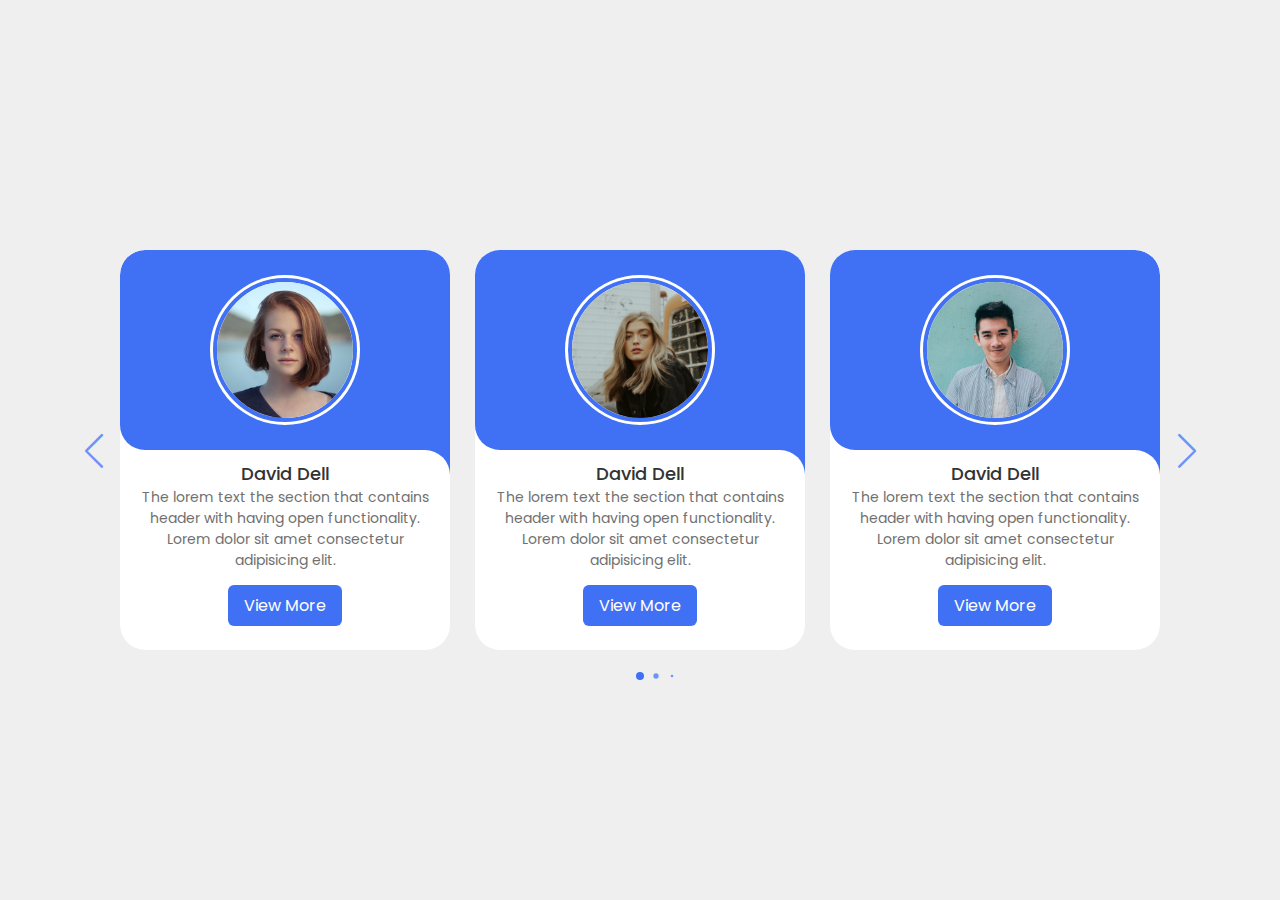
==== Slider/index.html @ 603f1936 "work in progress" ====
<!DOCTYPE html>
    <!-- Coding by CodingLab | www.codinglabweb.com -->
    <html lang="en">
    <head>
        <meta charset="UTF-8">
        <meta http-equiv="X-UA-Compatible" content="IE=edge">
        <meta name="viewport" content="width=device-width, initial-scale=1.0">
        <title>Responsive Card Slider</title>

        <!-- Swiper CSS -->
        <link rel="stylesheet" href="css/swiper-bundle.min.css">

        <!-- CSS -->
        <link rel="stylesheet" href="css/style.css">
                                        
    </head>
    <body>
        <div class="slide-container swiper">
            <div class="slide-content">
                <div class="card-wrapper swiper-wrapper">
                    <div class="card swiper-slide">
                        <div class="image-content">
                            <span class="overlay"></span>

                            <div class="card-image">
                                <img src="images/profile1.jpg" alt="" class="card-img">
                            </div>
                        </div>

                        <div class="card-content">
                            <h2 class="name">David Dell</h2>
                            <p class="description">The lorem text the section that contains header with having open functionality. Lorem dolor sit amet consectetur adipisicing elit.</p>

                            <button class="button">View More</button>
                        </div>
                    </div>
                    <div class="card swiper-slide">
                        <div class="image-content">
                            <span class="overlay"></span>

                            <div class="card-image">
                                <img src="images/profile2.jpg" alt="" class="card-img">
                            </div>
                        </div>

                        <div class="card-content">
                            <h2 class="name">David Dell</h2>
                            <p class="description">The lorem text the section that contains header with having open functionality. Lorem dolor sit amet consectetur adipisicing elit.</p>

                            <button class="button">View More</button>
                        </div>
                    </div>
                    <div class="card swiper-slide">
                        <div class="image-content">
                            <span class="overlay"></span>

                            <div class="card-image">
                                <img src="images/profile3.jpg" alt="" class="card-img">
                            </div>
                        </div>

                        <div class="card-content">
                            <h2 class="name">David Dell</h2>
                            <p class="description">The lorem text the section that contains header with having open functionality. Lorem dolor sit amet consectetur adipisicing elit.</p>

                            <button class="button">View More</button>
                        </div>
                    </div>
                    <div class="card swiper-slide">
                        <div class="image-content">
                            <span class="overlay"></span>

                            <div class="card-image">
                                <img src="images/profile4.jpg" alt="" class="card-img">
                            </div>
                        </div>

                        <div class="card-content">
                            <h2 class="name">David Dell</h2>
                            <p class="description">The lorem text the section that contains header with having open functionality. Lorem dolor sit amet consectetur adipisicing elit.</p>

                            <button class="button">View More</button>
                        </div>
                    </div>
                    <div class="card swiper-slide">
                        <div class="image-content">
                            <span class="overlay"></span>

                            <div class="card-image">
                                <img src="images/profile5.jpg" alt="" class="card-img">
                            </div>
                        </div>

                        <div class="card-content">
                            <h2 class="name">David Dell</h2>
                            <p class="description">The lorem text the section that contains header with having open functionality. Lorem dolor sit amet consectetur adipisicing elit.</p>

                            <button class="button">View More</button>
                        </div>
                    </div>
                    <div class="card swiper-slide">
                        <div class="image-content">
                            <span class="overlay"></span>

                            <div class="card-image">
                                <img src="images/profile6.jpg" alt="" class="card-img">
                            </div>
                        </div>

                        <div class="card-content">
                            <h2 class="name">David Dell</h2>
                            <p class="description">The lorem text the section that contains header with having open functionality. Lorem dolor sit amet consectetur adipisicing elit.</p>

                            <button class="button">View More</button>
                        </div>
                    </div>
                    <div class="card swiper-slide">
                        <div class="image-content">
                            <span class="overlay"></span>

                            <div class="card-image">
                                <img src="images/profile7.jpg" alt="" class="card-img">
                            </div>
                        </div>

                        <div class="card-content">
                            <h2 class="name">David Dell</h2>
                            <p class="description">The lorem text the section that contains header with having open functionality. Lorem dolor sit amet consectetur adipisicing elit.</p>

                            <button class="button">View More</button>
                        </div>
                    </div>
                    <div class="card swiper-slide">
                        <div class="image-content">
                            <span class="overlay"></span>

                            <div class="card-image">
                                <img src="images/profile8.jpg" alt="" class="card-img">
                            </div>
                        </div>

                        <div class="card-content">
                            <h2 class="name">David Dell</h2>
                            <p class="description">The lorem text the section that contains header with having open functionality. Lorem dolor sit amet consectetur adipisicing elit.</p>

                            <button class="button">View More</button>
                        </div>
                    </div>
                    <div class="card swiper-slide">
                        <div class="image-content">
                            <span class="overlay"></span>

                            <div class="card-image">
                                <img src="images/profile9.jpg" alt="" class="card-img">
                            </div>
                        </div>

                        <div class="card-content">
                            <h2 class="name">David Dell</h2>
                            <p class="description">The lorem text the section that contains header with having open functionality. Lorem dolor sit amet consectetur adipisicing elit.</p>

                            <button class="button">View More</button>
                        </div>
                    </div>
                </div>
            </div>

            <div class="swiper-button-next swiper-navBtn"></div>
            <div class="swiper-button-prev swiper-navBtn"></div>
            <div class="swiper-pagination"></div>
        </div>
        
    </body>

    <!-- Swiper JS -->
    <script src="js/swiper-bundle.min.js"></script>

    <!-- JavaScript -->
    <script src="js/script.js"></script>
</html>
---- Slider/css/style.css ----
/* Google Fonts - Poppins */
@import url('https://fonts.googleapis.com/css2?family=Poppins:wght@300;400;500;600&display=swap');

*{
  margin: 0;
  padding: 0;
  box-sizing: border-box;
  font-family: 'Poppins', sans-serif;
}
body{
  min-height: 100vh;
  display: flex;
  align-items: center;
  justify-content: center;
  background-color: #EFEFEF;
}
.slide-container{
  max-width: 1120px;
  width: 100%;
  padding: 40px 0;
}
.slide-content{
  margin: 0 40px;
  overflow: hidden;
  border-radius: 25px;
}
.card{
  border-radius: 25px;
  background-color: #FFF;
}
.image-content,
.card-content{
  display: flex;
  flex-direction: column;
  align-items: center;
  padding: 10px 14px;
}
.image-content{
  position: relative;
  row-gap: 5px;
  padding: 25px 0;
}
.overlay{
  position: absolute;
  left: 0;
  top: 0;
  height: 100%;
  width: 100%;
  background-color: #4070F4;
  border-radius: 25px 25px 0 25px;
}
.overlay::before,
.overlay::after{
  content: '';
  position: absolute;
  right: 0;
  bottom: -40px;
  height: 40px;
  width: 40px;
  background-color: #4070F4;
}
.overlay::after{
  border-radius: 0 25px 0 0;
  background-color: #FFF;
}
.card-image{
  position: relative;
  height: 150px;
  width: 150px;
  border-radius: 50%;
  background: #FFF;
  padding: 3px;
}
.card-image .card-img{
  height: 100%;
  width: 100%;
  object-fit: cover;
  border-radius: 50%;
  border: 4px solid #4070F4;
}
.name{
  font-size: 18px;
  font-weight: 500;
  color: #333;
}
.description{
  font-size: 14px;
  color: #707070;
  text-align: center;
}
.button{
  border: none;
  font-size: 16px;
  color: #FFF;
  padding: 8px 16px;
  background-color: #4070F4;
  border-radius: 6px;
  margin: 14px;
  cursor: pointer;
  transition: all 0.3s ease;
}
.button:hover{
  background: #265DF2;
}

.swiper-navBtn{
  color: #6E93f7;
  transition: color 0.3s ease;
}
.swiper-navBtn:hover{
  color: #4070F4;
}
.swiper-navBtn::before,
.swiper-navBtn::after{
  font-size: 35px;
}
.swiper-button-next{
  right: 0;
}
.swiper-button-prev{
  left: 0;
}
.swiper-pagination-bullet{
  background-color: #6E93f7;
  opacity: 1;
}
.swiper-pagination-bullet-active{
  background-color: #4070F4;
}

@media screen and (max-width: 768px) {
  .slide-content{
    margin: 0 10px;
  }
  .swiper-navBtn{
    display: none;
  }
}
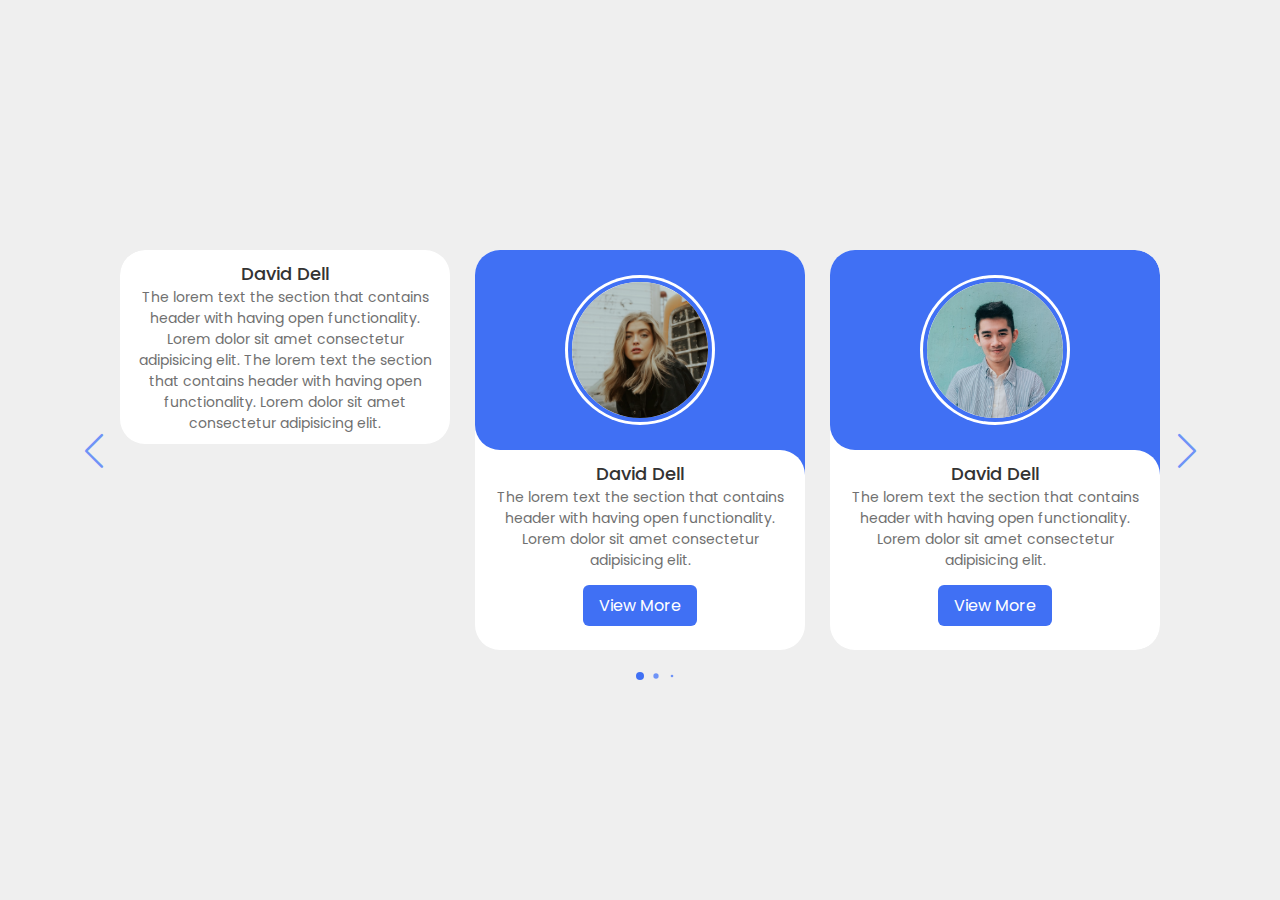
==== commit d66b090f: "work in progress" ====
--- a/Slider/index.html
+++ b/Slider/index.html
@@ -19,19 +19,14 @@
             <div class="slide-content">
                 <div class="card-wrapper swiper-wrapper">
                     <div class="card swiper-slide">
-                        <div class="image-content">
-                            <span class="overlay"></span>
 
-                            <div class="card-image">
-                                <img src="images/profile1.jpg" alt="" class="card-img">
-                            </div>
-                        </div>
 
                         <div class="card-content">
                             <h2 class="name">David Dell</h2>
-                            <p class="description">The lorem text the section that contains header with having open functionality. Lorem dolor sit amet consectetur adipisicing elit.</p>
+                            <p class="description">The lorem text the section that contains header with having open functionality. Lorem dolor sit amet consectetur adipisicing elit.
+                            The lorem text the section that contains header with having open functionality. Lorem dolor sit amet consectetur adipisicing elit.</p>
 
-                            <button class="button">View More</button>
+                            
                         </div>
                     </div>
                     <div class="card swiper-slide">
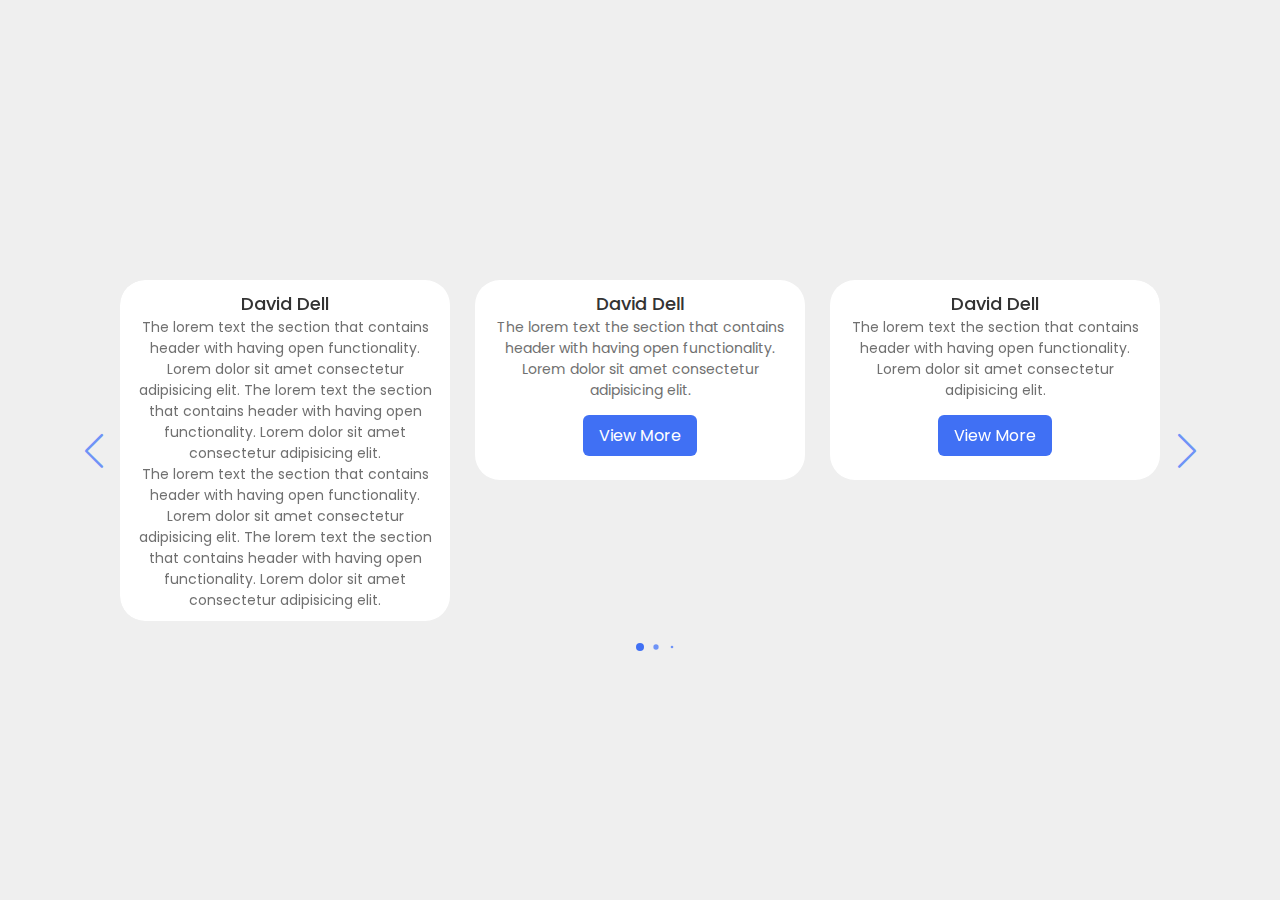
==== commit d720c26a: "work in progress" ====
--- a/Slider/index.html
+++ b/Slider/index.html
@@ -19,25 +19,15 @@
             <div class="slide-content">
                 <div class="card-wrapper swiper-wrapper">
                     <div class="card swiper-slide">
-
-
                         <div class="card-content">
                             <h2 class="name">David Dell</h2>
                             <p class="description">The lorem text the section that contains header with having open functionality. Lorem dolor sit amet consectetur adipisicing elit.
                             The lorem text the section that contains header with having open functionality. Lorem dolor sit amet consectetur adipisicing elit.</p>
-
-                            
+                            <p class="description">The lorem text the section that contains header with having open functionality. Lorem dolor sit amet consectetur adipisicing elit.
+                            The lorem text the section that contains header with having open functionality. Lorem dolor sit amet consectetur adipisicing elit.</p>
                         </div>
                     </div>
                     <div class="card swiper-slide">
-                        <div class="image-content">
-                            <span class="overlay"></span>
-
-                            <div class="card-image">
-                                <img src="images/profile2.jpg" alt="" class="card-img">
-                            </div>
-                        </div>
-
                         <div class="card-content">
                             <h2 class="name">David Dell</h2>
                             <p class="description">The lorem text the section that contains header with having open functionality. Lorem dolor sit amet consectetur adipisicing elit.</p>
@@ -46,14 +36,6 @@
                         </div>
                     </div>
                     <div class="card swiper-slide">
-                        <div class="image-content">
-                            <span class="overlay"></span>
-
-                            <div class="card-image">
-                                <img src="images/profile3.jpg" alt="" class="card-img">
-                            </div>
-                        </div>
-
                         <div class="card-content">
                             <h2 class="name">David Dell</h2>
                             <p class="description">The lorem text the section that contains header with having open functionality. Lorem dolor sit amet consectetur adipisicing elit.</p>
@@ -62,14 +44,6 @@
                         </div>
                     </div>
                     <div class="card swiper-slide">
-                        <div class="image-content">
-                            <span class="overlay"></span>
-
-                            <div class="card-image">
-                                <img src="images/profile4.jpg" alt="" class="card-img">
-                            </div>
-                        </div>
-
                         <div class="card-content">
                             <h2 class="name">David Dell</h2>
                             <p class="description">The lorem text the section that contains header with having open functionality. Lorem dolor sit amet consectetur adipisicing elit.</p>
@@ -78,78 +52,6 @@
                         </div>
                     </div>
                     <div class="card swiper-slide">
-                        <div class="image-content">
-                            <span class="overlay"></span>
-
-                            <div class="card-image">
-                                <img src="images/profile5.jpg" alt="" class="card-img">
-                            </div>
-                        </div>
-
-                        <div class="card-content">
-                            <h2 class="name">David Dell</h2>
-                            <p class="description">The lorem text the section that contains header with having open functionality. Lorem dolor sit amet consectetur adipisicing elit.</p>
-
-                            <button class="button">View More</button>
-                        </div>
-                    </div>
-                    <div class="card swiper-slide">
-                        <div class="image-content">
-                            <span class="overlay"></span>
-
-                            <div class="card-image">
-                                <img src="images/profile6.jpg" alt="" class="card-img">
-                            </div>
-                        </div>
-
-                        <div class="card-content">
-                            <h2 class="name">David Dell</h2>
-                            <p class="description">The lorem text the section that contains header with having open functionality. Lorem dolor sit amet consectetur adipisicing elit.</p>
-
-                            <button class="button">View More</button>
-                        </div>
-                    </div>
-                    <div class="card swiper-slide">
-                        <div class="image-content">
-                            <span class="overlay"></span>
-
-                            <div class="card-image">
-                                <img src="images/profile7.jpg" alt="" class="card-img">
-                            </div>
-                        </div>
-
-                        <div class="card-content">
-                            <h2 class="name">David Dell</h2>
-                            <p class="description">The lorem text the section that contains header with having open functionality. Lorem dolor sit amet consectetur adipisicing elit.</p>
-
-                            <button class="button">View More</button>
-                        </div>
-                    </div>
-                    <div class="card swiper-slide">
-                        <div class="image-content">
-                            <span class="overlay"></span>
-
-                            <div class="card-image">
-                                <img src="images/profile8.jpg" alt="" class="card-img">
-                            </div>
-                        </div>
-
-                        <div class="card-content">
-                            <h2 class="name">David Dell</h2>
-                            <p class="description">The lorem text the section that contains header with having open functionality. Lorem dolor sit amet consectetur adipisicing elit.</p>
-
-                            <button class="button">View More</button>
-                        </div>
-                    </div>
-                    <div class="card swiper-slide">
-                        <div class="image-content">
-                            <span class="overlay"></span>
-
-                            <div class="card-image">
-                                <img src="images/profile9.jpg" alt="" class="card-img">
-                            </div>
-                        </div>
-
                         <div class="card-content">
                             <h2 class="name">David Dell</h2>
                             <p class="description">The lorem text the section that contains header with having open functionality. Lorem dolor sit amet consectetur adipisicing elit.</p>
